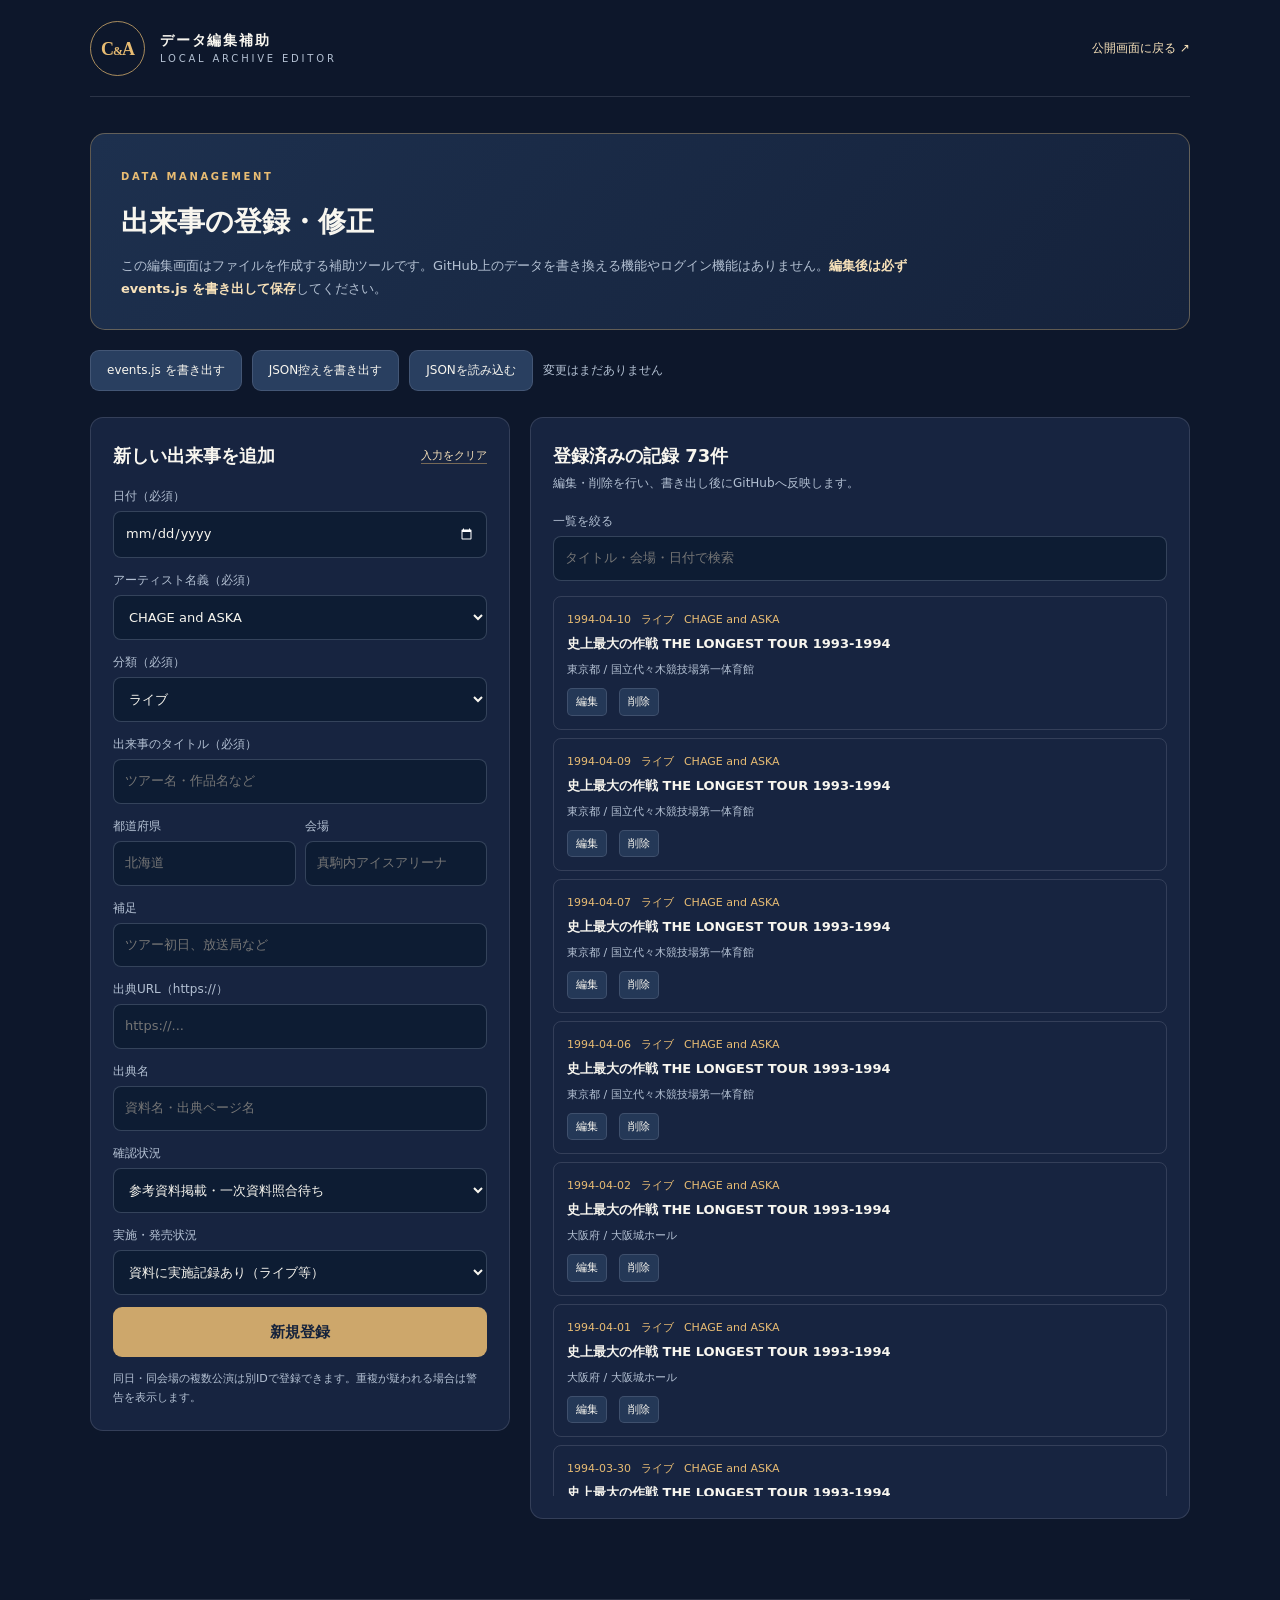
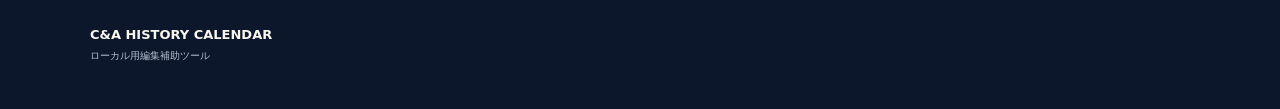
==== admin.html @ 373bcfbb "Add files via upload" ====
<!doctype html>
<html lang="ja">
<head><meta charset="utf-8"><meta name="viewport" content="width=device-width, initial-scale=1"><title>データ編集補助｜今日はC&Aの何の日？</title><link rel="stylesheet" href="styles.css"><link rel="stylesheet" href="admin.css"><script defer src="data/events.js"></script><script defer src="admin.js"></script></head>
<body><div class="shell"><header class="site-header"><a class="identity" href="index.html"><span class="mark">C<span>&</span>A</span><span class="identity-name">データ編集補助 <small>LOCAL ARCHIVE EDITOR</small></span></a><a class="back" href="index.html">公開画面に戻る ↗</a></header>
<main class="admin-main">
<div class="admin-banner"><span class="kicker">DATA MANAGEMENT</span><h1>出来事の登録・修正</h1><p>この編集画面はファイルを作成する補助ツールです。GitHub上のデータを書き換える機能やログイン機能はありません。<strong>編集後は必ず events.js を書き出して保存</strong>してください。</p></div>
<div class="admin-actions"><button class="btn" id="download-js" type="button">events.js を書き出す</button><button class="btn" id="download-json" type="button">JSON控えを書き出す</button><label class="btn file-import">JSONを読み込む <input id="import-json" type="file" accept="application/json,.json" hidden></label><span id="save-hint" role="status">変更はまだありません</span></div>
<div class="admin-grid"><section class="admin-form-card"><div class="form-head"><h2 id="form-title">新しい出来事を追加</h2><button class="text-button" id="new-form" type="button">入力をクリア</button></div><form id="event-form">
<label>日付（必須）<input type="date" id="f-date" required></label>
<label>アーティスト名義（必須）<select id="f-artist" required><option>CHAGE and ASKA</option><option>Chage</option><option>ASKA</option><option>MULTI MAX</option></select></label>
<label>分類（必須）<select id="f-category" required><option value="live">ライブ</option><option value="release">作品発売</option><option value="media">テレビ・ラジオ</option><option value="milestone">記録・記念日</option><option value="other">その他</option></select></label>
<label>出来事のタイトル（必須）<input id="f-title" placeholder="ツアー名・作品名など" required></label>
<div class="field-pair"><label>都道府県<input id="f-prefecture" placeholder="北海道"></label><label>会場<input id="f-venue" placeholder="真駒内アイスアリーナ"></label></div>
<label>補足<input id="f-note" placeholder="ツアー初日、放送局など"></label>
<label>出典URL（https://）<input id="f-source" type="url" placeholder="https://..." required></label>
<label>出典名<input id="f-source-label" placeholder="資料名・出典ページ名" required></label>
<label>確認状況<select id="f-verification"><option value="secondary">参考資料掲載・一次資料照合待ち</option><option value="primary">一次資料確認済</option></select></label>
<label>実施・発売状況<select id="f-status"><option value="recorded">資料に実施記録あり（ライブ等）</option><option value="released">発売済</option><option value="scheduled">予定（未実施）</option><option value="postponed">延期</option><option value="cancelled">中止</option></select></label>
<button type="submit" class="btn btn-submit" id="save-event">新規登録</button><p class="form-help">同日・同会場の複数公演は別IDで登録できます。重複が疑われる場合は警告を表示します。</p></form></section>
<section class="admin-records"><div class="records-title"><div><h2>登録済みの記録 <span id="admin-total"></span></h2><p>編集・削除を行い、書き出し後にGitHubへ反映します。</p></div></div><label class="admin-search">一覧を絞る<input type="search" id="admin-search" placeholder="タイトル・会場・日付で検索"></label><div class="admin-list" id="admin-list"></div></section></div>
</main><footer class="footer"><div class="footer-title">C&A HISTORY CALENDAR<span>ローカル用編集補助ツール</span></div></footer></div></body></html>
---- styles.css ----
:root{--bg:#0d172b;--panel:#172440;--panel-soft:#1a2947;--paper:#202f4b;--ink:#f8f6ef;--muted:#b3c0d2;--gold:#e8bc73;--gold-light:#f8e2ba;--border:rgba(222,227,238,.14);--radius:15px;color-scheme:dark}
*{box-sizing:border-box}html{scroll-behavior:smooth}body{margin:0;background:var(--bg);color:var(--ink);font:15px/1.75 -apple-system,BlinkMacSystemFont,"Hiragino Kaku Gothic ProN","Yu Gothic",Meiryo,system-ui,sans-serif}button,input,select{font:inherit}button{cursor:pointer}button:disabled{opacity:.45;cursor:not-allowed}button:focus-visible,input:focus-visible,select:focus-visible,a:focus-visible{outline:3px solid var(--gold);outline-offset:3px}a{color:var(--gold-light)}.ambient{pointer-events:none;position:fixed;inset:0;z-index:-1;background:radial-gradient(ellipse 70% 35% at 95% 3%,rgba(58,83,125,.16),transparent),radial-gradient(ellipse 55% 25% at 0 55%,rgba(107,72,39,.1),transparent)}.shell{width:min(1100px,calc(100% - 44px));margin:auto}.site-header{height:97px;display:flex;align-items:center;justify-content:space-between;gap:20px;border-bottom:1px solid var(--border)}.identity{display:flex;align-items:center;gap:15px;text-decoration:none;color:var(--ink)}.mark{width:55px;height:55px;border:1px solid rgba(232,188,115,.7);border-radius:50%;font:700 18px/55px Georgia,serif;text-align:center;letter-spacing:-1px;color:var(--gold)}.mark span{font-size:12px}.identity-name{font-weight:700;letter-spacing:.13em;font-size:14px;line-height:1.5}.identity-name small{display:block;color:var(--muted);font-size:10px;font-weight:500;letter-spacing:.28em}.topnav{display:flex;gap:25px;flex-wrap:wrap}.topnav a{font-size:12px;color:var(--muted);text-decoration:none}.topnav a:hover,.footer a:hover,.text-button:hover{color:var(--gold)}.hero{padding:57px 0 66px;display:grid;grid-template-columns:1fr .76fr;gap:55px;align-items:stretch}.hero-main{padding:30px 0}.eyebrow,.kicker{font-size:10px;letter-spacing:.26em;font-weight:700;color:var(--gold)}.eyebrow-line{width:30px;height:1px;background:var(--gold);display:inline-block;vertical-align:middle;margin-right:12px}.hero h1{font-size:clamp(37px,5vw,61px);line-height:1.36;letter-spacing:.055em;margin:25px 0 15px;font-weight:780}.accent{font-family:Georgia,"Times New Roman",serif;color:var(--gold);letter-spacing:.02em}.lead{font-size:17px;line-height:2;color:#d7dfea;margin:0}.hero-pills{display:flex;gap:7px;flex-wrap:wrap;margin-top:31px}.hero-pills span{border:1px solid rgba(232,188,115,.27);border-radius:30px;padding:4px 11px;color:#ddd7c6;font-size:10px;letter-spacing:.03em}.hero-date{border:1px solid rgba(232,188,115,.34);border-radius:var(--radius);background:linear-gradient(140deg,#1e304e,#15223d 70%);padding:24px 29px 20px;position:relative;overflow:hidden;display:flex;flex-direction:column;min-height:355px}.hero-date:after{content:"";position:absolute;width:320px;height:320px;border:1px solid rgba(232,188,115,.08);border-radius:50%;right:-170px;top:-65px;box-shadow:0 0 0 60px rgba(232,188,115,.018)}.date-head{display:flex;align-items:center;justify-content:space-between;gap:8px;color:var(--gold);font-size:12px;letter-spacing:.23em}.date-head-end{font-size:9px;letter-spacing:.12em;color:var(--muted)}.hero-date strong{font-family:Georgia,"Times New Roman",serif;font-size:clamp(115px,17vw,180px);font-weight:400;line-height:1.18;letter-spacing:-.06em;color:#faf1dd;text-align:center;margin:auto}.hero-date>span:not(.date-head-end){text-align:center;font-weight:700;font-size:22px;letter-spacing:.11em}.date-foot{margin-top:auto;display:flex;justify-content:space-between;gap:8px;border-top:1px solid var(--border);padding-top:13px;font-size:11px;color:var(--muted)}section:not(.hero){scroll-margin-top:25px}.section-head{display:flex;align-items:end;justify-content:space-between;gap:20px;margin-bottom:22px}.section-head h2{font-size:25px;margin:7px 0 0;letter-spacing:.03em}.section-head p{color:var(--muted);font-size:12px;margin:6px 0 0}.btn,.icon-btn{color:var(--ink);background:var(--panel);border:1px solid var(--border);border-radius:9px;padding:9px 16px}.btn-ghost:hover,.icon-btn:hover{border-color:var(--gold);background:var(--panel-soft)}.btn-ghost{font-size:12px}.calendar-grid{display:grid;grid-template-columns:.85fr 1.15fr;gap:17px}.calendar-card,.day-panel,.filters,.result-card,.disclaimer{background:linear-gradient(145deg,#182740,#132138);border:1px solid var(--border);border-radius:var(--radius)}.calendar-card{padding:23px 26px 18px}.month-nav{display:flex;align-items:center;justify-content:space-between;gap:10px;margin-bottom:28px}.month-nav>div{text-align:center}.month-nav strong{display:block;font-size:21px}.month-caption{display:block;font-size:11px;color:var(--muted)}.icon-btn{padding:0;width:36px;height:36px;font-size:24px;display:grid;place-items:center;line-height:1}.weekday-head,.days-grid{display:grid;grid-template-columns:repeat(7,1fr);gap:5px;text-align:center}.weekday-head{font-size:11px;color:var(--muted);margin-bottom:8px}.weekday-head span:first-child{color:#eda99f}.weekday-head span:last-child{color:#a6b9ea}.days-grid{min-height:238px}.day-btn{border:1px solid transparent;aspect-ratio:1.1;display:grid;place-items:center;position:relative;border-radius:9px;color:#e0e8f1;background:none;min-height:34px}.day-btn:hover{background:#304361}.day-btn.is-selected{border-color:var(--gold);background:rgba(232,188,115,.17);color:var(--gold-light);font-weight:800}.day-btn.is-today:not(.is-selected){box-shadow:inset 0 0 0 1px #617a9d}.day-btn.has-events:after{content:"";position:absolute;bottom:3px;width:4px;height:4px;border-radius:50%;background:var(--gold)}.day-empty{visibility:hidden}.calendar-legend{margin:20px 0 0;font-size:10px;color:var(--muted)}.dot,.ring{display:inline-block;margin-right:5px;vertical-align:middle}.dot{width:6px;height:6px;border-radius:50%;background:var(--gold)}.ring{width:9px;height:9px;border:1px solid var(--gold);border-radius:3px;margin-left:13px}.day-panel{padding:24px 29px;min-height:410px;display:flex;flex-direction:column}.day-panel-top{display:flex;justify-content:space-between;align-items:center}.stepper{display:flex;gap:5px}.day-panel h3{font-size:28px;margin:7px 0 0}.summary-line{font-size:12px;color:var(--muted);margin:0 0 18px}.day-events{display:grid;gap:10px;max-height:345px;overflow:auto;padding-right:5px}.event-preview{border-bottom:1px solid var(--border);padding:9px 0 13px}.preview-top{font-size:11px;color:var(--gold);display:flex;gap:9px;align-items:center}.event-preview strong{display:block;margin:5px 0 0;font-size:14px;line-height:1.5}.event-preview p{font-size:12px;color:var(--muted);margin:2px 0}.empty-state{border:1px dashed rgba(222,227,238,.2);border-radius:10px;padding:23px;color:var(--muted);font-size:13px}.empty-state strong{color:var(--ink);display:block;font-size:14px;margin-bottom:6px}.day-actions{margin-top:auto;padding-top:15px;display:flex;justify-content:space-between;flex-wrap:wrap;gap:12px}.text-button{border:0;background:transparent;padding:2px 0;color:var(--gold-light);font-size:11px;text-decoration:underline;text-decoration-color:rgba(232,188,115,.45);text-underline-offset:4px}.browse-section{padding:95px 0 0}.record-total{border:1px solid var(--border);padding:5px 12px;border-radius:30px;font-size:11px;color:var(--gold)}.filters{padding:19px;display:grid;grid-template-columns:minmax(230px,2.3fr) repeat(3,minmax(115px,1fr));gap:12px;align-items:end}.filters label{min-width:0;display:grid;gap:5px}.filters label span:not(.sr-only){font-size:11px;color:var(--muted)}.filters select,.filters input{min-width:0;width:100%;height:42px;background:#0e1c33;border:1px solid rgba(211,225,247,.2);border-radius:8px;color:var(--ink);padding:0 12px;outline-offset:1px}.filters input::placeholder{color:#9daec4}.search-wrap{position:relative}.search-wrap svg{position:absolute;left:14px;bottom:12px;width:17px;height:17px;fill:none;stroke:var(--muted);stroke-width:1.7;pointer-events:none}.filters .search-wrap input{padding-left:40px}.results-toolbar{display:flex;justify-content:space-between;align-items:center;padding:22px 2px 13px;gap:15px;font-size:12px;color:var(--muted)}.results{display:grid;gap:10px}.result-card{padding:20px 24px;display:grid;grid-template-columns:95px 1fr;gap:20px}.result-card:hover{border-color:rgba(232,188,115,.37)}.result-date{border-right:1px solid var(--border);padding-right:15px}.result-date .y{font-size:13px;color:var(--gold);display:block;font-weight:700}.result-date .md{font-family:Georgia,serif;color:var(--ink);font-size:24px;display:block;line-height:1.5}.result-date .week{color:var(--muted);font-size:10px}.result-meta{display:flex;flex-wrap:wrap;gap:7px;align-items:center;margin-bottom:5px}.tag{background:rgba(232,188,115,.12);border:1px solid rgba(232,188,115,.2);color:#e8cb99;border-radius:30px;padding:1px 9px;font-size:10px}.tag.secondary{color:#becce2;border-color:rgba(202,213,234,.2);background:rgba(158,177,203,.07)}.result-card h3{font-size:16px;line-height:1.45;margin:3px 0}.result-card p{color:var(--muted);font-size:12px;margin:4px 0}.result-card details{margin-top:9px;color:var(--muted);font-size:12px}.result-card summary{cursor:pointer;width:fit-content;color:var(--gold-light)}.source-links{margin:8px 0 0;display:flex;flex-wrap:wrap;gap:9px}.source-links a{font-size:12px}.result-card small{font-size:11px;color:var(--muted)}.load-more-wrap{text-align:center;margin-top:20px}.about-section{padding:110px 0 75px}.about-grid{display:grid;grid-template-columns:1.5fr .8fr;gap:35px}.about-grid h3{font-size:19px;margin-top:0}.about-grid p{font-size:13px;line-height:2.1;color:var(--muted)}.about-grid p strong{color:var(--ink)}.about-side{display:grid;grid-template-columns:repeat(3,1fr);gap:9px}.stat{padding:14px 6px;border-top:2px solid rgba(232,188,115,.55);text-align:center}.stat strong{font:400 34px Georgia,serif;color:var(--gold-light);display:block}.stat span{font-size:10px;color:var(--muted)}.disclaimer{padding:23px 26px;margin-top:27px}.disclaimer strong{font-size:13px;color:var(--gold-light)}.disclaimer p{margin:7px 0 0;font-size:11px;line-height:2;color:var(--muted)}.footer{border-top:1px solid var(--border);padding:24px 0 45px;display:flex;justify-content:space-between;gap:20px;align-items:start}.footer-title{font-size:13px;font-weight:700}.footer-title span{display:block;font-size:10px;color:var(--muted);font-weight:400}.footer-links{display:flex;flex-wrap:wrap;gap:17px}.footer-links a{font-size:11px;color:var(--muted);text-decoration:none}.sr-only{position:absolute;overflow:hidden;clip:rect(0,0,0,0);height:1px;width:1px;white-space:nowrap}.no-matches{text-align:center;padding:40px 12px;color:var(--muted);border:1px dashed var(--border);border-radius:12px;font-size:13px}
@media(max-width:900px){.hero{gap:25px}.filters{grid-template-columns:1fr 1fr}.search-wrap{grid-column:1/-1}.about-grid{grid-template-columns:1fr}.about-side{max-width:500px}.topnav{gap:12px}}
@media(max-width:700px){.shell{width:calc(100% - 30px)}.site-header{height:75px}.topnav{display:none}.hero{grid-template-columns:1fr;gap:9px;padding:28px 0 45px}.hero-main{padding:16px 0}.hero h1{margin:15px 0;font-size:42px}.lead{font-size:14px}.hero-date{min-height:245px;padding:18px 20px}.hero-date strong{font-size:115px}.hero-date>span:not(.date-head-end){font-size:16px}.hero-pills{margin-top:18px}.calendar-grid{grid-template-columns:1fr}.calendar-card,.day-panel{padding:20px}.browse-section{padding-top:65px}.about-section{padding:70px 0 45px}.result-card{grid-template-columns:63px 1fr;gap:14px;padding:15px}.result-date{padding-right:8px}.result-date .md{font-size:20px}.result-card h3{font-size:14px}.footer{display:block}.footer-links{margin-top:16px}.section-head h2{font-size:22px}.about-side{grid-template-columns:repeat(3,1fr)}}
@media(max-width:440px){.filters{grid-template-columns:1fr 1fr}.filters label:not(.search-wrap):first-of-type{grid-column:1/-1}.day-actions{gap:4px}.hero h1{font-size:38px}.identity-name{font-size:12px}.date-head-end{display:none}.about-side{grid-template-columns:repeat(3,1fr)}.stat strong{font-size:26px}.stat span{font-size:9px}}
@media(prefers-reduced-motion:reduce){html{scroll-behavior:auto}}
---- admin.css ----
.admin-main{padding:36px 0 80px}.back{font-size:12px;color:var(--gold-light);text-decoration:none}.admin-banner{padding:28px 30px;background:linear-gradient(130deg,#1d304e,#15223b);border:1px solid rgba(232,188,115,.35);border-radius:15px}.admin-banner h1{font-size:28px;margin:9px 0}.admin-banner p{font-size:13px;color:var(--muted);max-width:820px;margin:0}.admin-banner strong{color:var(--gold-light)}.admin-actions{display:flex;align-items:center;flex-wrap:wrap;gap:10px;margin:20px 0 26px}.admin-actions .btn{background:#293f60;color:var(--ink);font-size:12px}.file-import{display:inline-flex;cursor:pointer}.admin-actions .btn:hover{border-color:var(--gold)}#save-hint{font-size:12px;color:var(--muted)}.admin-grid{display:grid;grid-template-columns:420px 1fr;gap:20px;align-items:start}.admin-form-card,.admin-records{padding:22px;background:var(--panel);border:1px solid var(--border);border-radius:13px}.form-head,.records-title{display:flex;justify-content:space-between;align-items:center;gap:15px;margin-bottom:15px}.admin-grid h2{font-size:18px;margin:0}.admin-records p{font-size:12px;color:var(--muted);margin:2px 0}#event-form{display:grid;gap:12px}#event-form label,.admin-search{font-size:12px;color:var(--muted);display:grid;gap:4px}#event-form input,#event-form select,.admin-search input{border:1px solid rgba(211,225,247,.2);border-radius:8px;background:#0d1c33;color:var(--ink);width:100%;min-width:0;padding:10px 11px;font-size:13px}#event-form select{height:45px}.field-pair{display:grid;grid-template-columns:1fr 1fr;gap:9px}.btn-submit{background:#cda76b;color:#15223b;border:0;font-weight:750;padding:12px}.btn-submit:hover{background:#e9c889}.form-help{font-size:11px;color:var(--muted);margin:0}.admin-search{margin-bottom:15px}.admin-list{max-height:900px;overflow-y:auto;display:grid;gap:8px}.admin-entry{border:1px solid var(--border);border-radius:8px;padding:13px}.admin-entry strong{display:block;font-size:13px;margin:4px 0}.admin-entry p{font-size:11px;margin:0}.admin-entry-head{font-size:11px;color:var(--gold);display:flex;gap:10px}.admin-entry-actions{display:flex;gap:12px;margin-top:9px}.admin-entry-actions button{font-size:11px;padding:3px 8px;background:#243857;border:1px solid var(--border);border-radius:5px;color:var(--ink)}.admin-entry-actions button:hover{border-color:var(--gold)}@media(max-width:860px){.admin-grid{grid-template-columns:1fr}.admin-list{max-height:none}}@media(max-width:480px){.admin-banner{padding:20px}.admin-banner h1{font-size:23px}.field-pair{grid-template-columns:1fr}}
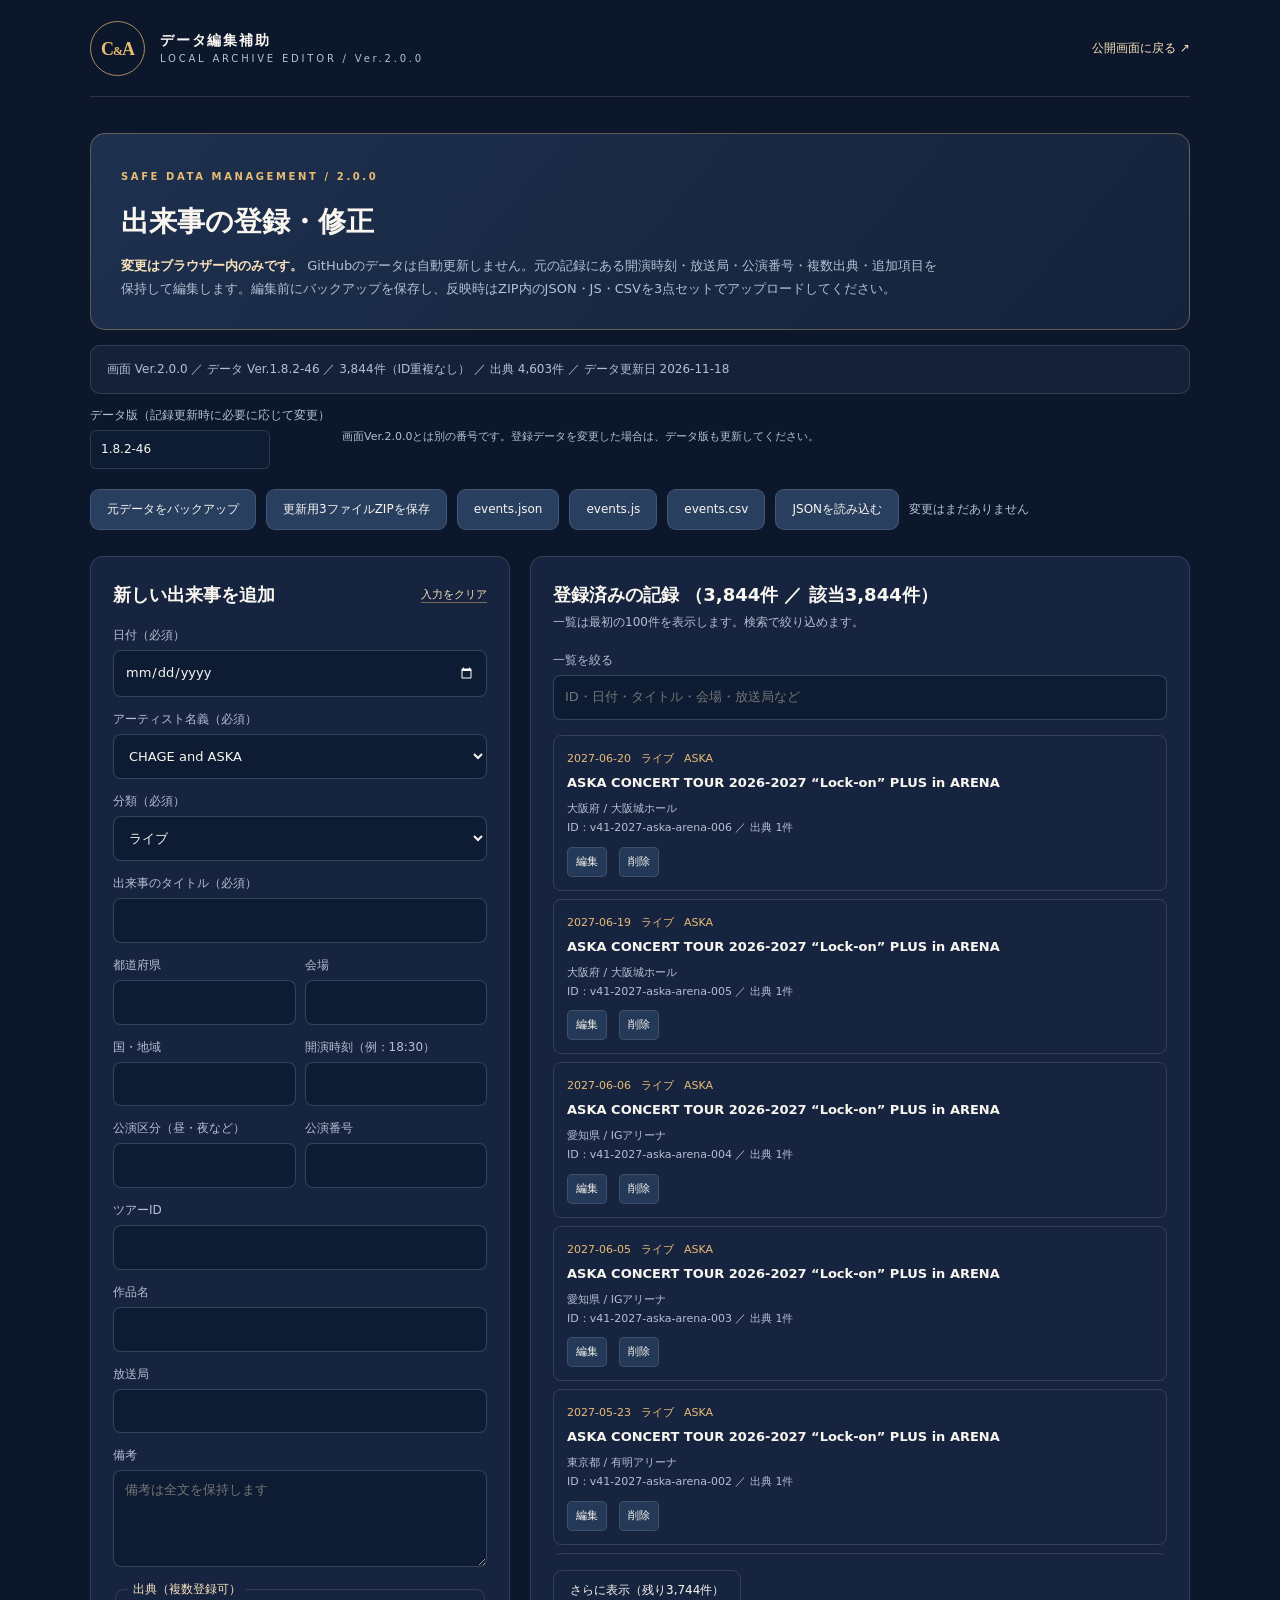
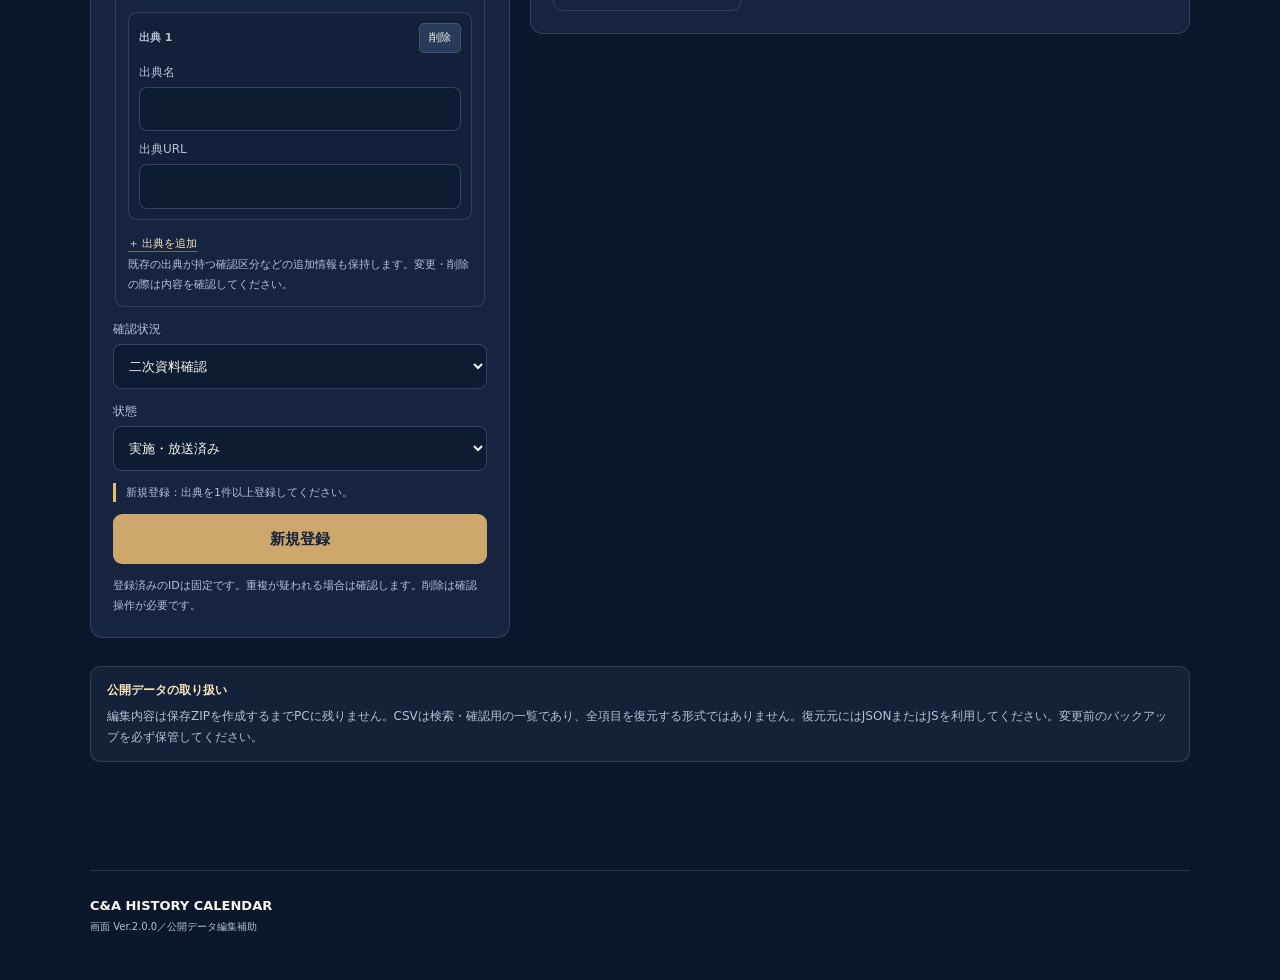
==== commit e91fe8b3: "Add files via upload" ====
--- a/admin.html
+++ b/admin.html
@@ -1,21 +1,54 @@
 <!doctype html>
 <html lang="ja">
-<head><meta charset="utf-8"><meta name="viewport" content="width=device-width, initial-scale=1"><title>データ編集補助｜今日はC&Aの何の日？</title><link rel="stylesheet" href="styles.css"><link rel="stylesheet" href="admin.css"><script defer src="data/events.js"></script><script defer src="admin.js"></script></head>
-<body><div class="shell"><header class="site-header"><a class="identity" href="index.html"><span class="mark">C<span>&</span>A</span><span class="identity-name">データ編集補助 <small>LOCAL ARCHIVE EDITOR</small></span></a><a class="back" href="index.html">公開画面に戻る ↗</a></header>
+<head>
+<meta charset="utf-8">
+<meta name="viewport" content="width=device-width,initial-scale=1">
+<meta name="theme-color" content="#101d38">
+<meta name="robots" content="noindex,nofollow">
+<title>データ編集補助｜今日はC&Aの何の日？｜Ver.2.0.0</title>
+<link rel="stylesheet" href="styles.css">
+<link rel="stylesheet" href="admin.css">
+<link rel="stylesheet" href="admin-v200.css">
+<script defer src="data/events.js"></script>
+<script defer src="admin.js"></script>
+</head>
+<body>
+<div class="shell"><header class="site-header"><a class="identity" href="index.html"><span class="mark">C<span>&</span>A</span><span class="identity-name">データ編集補助 <small>LOCAL ARCHIVE EDITOR / Ver.2.0.0</small></span></a><a class="back" href="index.html">公開画面に戻る ↗</a></header>
 <main class="admin-main">
-<div class="admin-banner"><span class="kicker">DATA MANAGEMENT</span><h1>出来事の登録・修正</h1><p>この編集画面はファイルを作成する補助ツールです。GitHub上のデータを書き換える機能やログイン機能はありません。<strong>編集後は必ず events.js を書き出して保存</strong>してください。</p></div>
-<div class="admin-actions"><button class="btn" id="download-js" type="button">events.js を書き出す</button><button class="btn" id="download-json" type="button">JSON控えを書き出す</button><label class="btn file-import">JSONを読み込む <input id="import-json" type="file" accept="application/json,.json" hidden></label><span id="save-hint" role="status">変更はまだありません</span></div>
-<div class="admin-grid"><section class="admin-form-card"><div class="form-head"><h2 id="form-title">新しい出来事を追加</h2><button class="text-button" id="new-form" type="button">入力をクリア</button></div><form id="event-form">
+<section class="admin-banner"><span class="kicker">SAFE DATA MANAGEMENT / 2.0.0</span><h1>出来事の登録・修正</h1><p><strong>変更はブラウザー内のみです。</strong> GitHubのデータは自動更新しません。元の記録にある開演時刻・放送局・公演番号・複数出典・追加項目を保持して編集します。編集前にバックアップを保存し、反映時はZIP内のJSON・JS・CSVを3点セットでアップロードしてください。</p></section>
+<div class="admin-status" id="admin-data-status" role="status">登録データ確認中…</div>
+<div class="admin-meta"><label>データ版（記録更新時に必要に応じて変更）<input id="data-version" type="text" placeholder="例：2.0.1"></label><small>画面Ver.2.0.0とは別の番号です。登録データを変更した場合は、データ版も更新してください。</small></div>
+<div class="admin-actions">
+<button class="btn" id="backup-original" type="button">元データをバックアップ</button>
+<button class="btn" id="download-bundle" type="button">更新用3ファイルZIPを保存</button>
+<button class="btn" id="download-json" type="button">events.json</button>
+<button class="btn" id="download-js" type="button">events.js</button>
+<button class="btn" id="download-csv" type="button">events.csv</button>
+<label class="btn file-import">JSONを読み込む<input id="import-json" type="file" accept=".json,application/json" hidden></label>
+<span id="save-hint" role="status" aria-live="polite">変更はまだありません</span>
+</div>
+<div class="admin-grid">
+<section class="admin-form-card"><div class="form-head"><h2 id="form-title">新しい出来事を追加</h2><button class="text-button" id="new-form" type="button">入力をクリア</button></div>
+<form id="event-form">
 <label>日付（必須）<input type="date" id="f-date" required></label>
 <label>アーティスト名義（必須）<select id="f-artist" required><option>CHAGE and ASKA</option><option>Chage</option><option>ASKA</option><option>MULTI MAX</option></select></label>
-<label>分類（必須）<select id="f-category" required><option value="live">ライブ</option><option value="release">作品発売</option><option value="media">テレビ・ラジオ</option><option value="milestone">記録・記念日</option><option value="other">その他</option></select></label>
-<label>出来事のタイトル（必須）<input id="f-title" placeholder="ツアー名・作品名など" required></label>
-<div class="field-pair"><label>都道府県<input id="f-prefecture" placeholder="北海道"></label><label>会場<input id="f-venue" placeholder="真駒内アイスアリーナ"></label></div>
-<label>補足<input id="f-note" placeholder="ツアー初日、放送局など"></label>
-<label>出典URL（https://）<input id="f-source" type="url" placeholder="https://..." required></label>
-<label>出典名<input id="f-source-label" placeholder="資料名・出典ページ名" required></label>
-<label>確認状況<select id="f-verification"><option value="secondary">参考資料掲載・一次資料照合待ち</option><option value="primary">一次資料確認済</option></select></label>
-<label>実施・発売状況<select id="f-status"><option value="recorded">資料に実施記録あり（ライブ等）</option><option value="released">発売済</option><option value="scheduled">予定（未実施）</option><option value="postponed">延期</option><option value="cancelled">中止</option></select></label>
-<button type="submit" class="btn btn-submit" id="save-event">新規登録</button><p class="form-help">同日・同会場の複数公演は別IDで登録できます。重複が疑われる場合は警告を表示します。</p></form></section>
-<section class="admin-records"><div class="records-title"><div><h2>登録済みの記録 <span id="admin-total"></span></h2><p>編集・削除を行い、書き出し後にGitHubへ反映します。</p></div></div><label class="admin-search">一覧を絞る<input type="search" id="admin-search" placeholder="タイトル・会場・日付で検索"></label><div class="admin-list" id="admin-list"></div></section></div>
-</main><footer class="footer"><div class="footer-title">C&A HISTORY CALENDAR<span>ローカル用編集補助ツール</span></div></footer></div></body></html>
+<label>分類（必須）<select id="f-category" required><option value="live">ライブ</option><option value="release">作品発売</option><option value="media">テレビ・ラジオ</option><option value="milestone">記録・記念日</option><option value="amateur">デビュー前・アマチュア活動</option><option value="other">その他</option></select></label>
+<label>出来事のタイトル（必須）<input id="f-title" required></label>
+<div class="field-pair"><label>都道府県<input id="f-prefecture"></label><label>会場<input id="f-venue"></label></div>
+<div class="field-pair"><label>国・地域<input id="f-country"></label><label>開演時刻（例：18:30）<input id="f-start-time"></label></div>
+<div class="field-pair"><label>公演区分（昼・夜など）<input id="f-session"></label><label>公演番号<input id="f-performance-no" type="number" min="1" step="1"></label></div>
+<label>ツアーID<input id="f-tour-id"></label>
+<label>作品名<input id="f-release-title"></label>
+<label>放送局<input id="f-station"></label>
+<label>備考<textarea id="f-note" rows="5" placeholder="備考は全文を保持します"></textarea></label>
+<fieldset class="admin-sources"><legend>出典（複数登録可）</legend><div id="source-rows"></div><button type="button" class="text-button" id="add-source">＋ 出典を追加</button><p class="form-help">既存の出典が持つ確認区分などの追加情報も保持します。変更・削除の際は内容を確認してください。</p></fieldset>
+<label>確認状況<select id="f-verification"><option value="secondary">二次資料確認</option><option value="primary">一次資料確認</option><option value="unknown">未設定・未確認</option></select></label>
+<label>状態<select id="f-status"><option value="recorded">実施・放送済み</option><option value="released">発売済み</option><option value="scheduled">開催予定</option><option value="postponed">延期</option><option value="cancelled">中止（cancelled）</option><option value="canceled">中止（旧表記canceled）</option><option value="unknown">未設定</option></select></label>
+<p id="preservation-note" class="form-help"></p>
+<button type="submit" class="btn btn-submit" id="save-event">新規登録</button><p class="form-help">登録済みのIDは固定です。重複が疑われる場合は確認します。削除は確認操作が必要です。</p>
+</form></section>
+<section class="admin-records"><div class="records-title"><div><h2>登録済みの記録 <span id="admin-total"></span></h2><p>一覧は最初の100件を表示します。検索で絞り込めます。</p></div></div><label class="admin-search">一覧を絞る<input type="search" id="admin-search" placeholder="ID・日付・タイトル・会場・放送局など"></label><div class="admin-list" id="admin-list"></div><button type="button" id="admin-more" class="btn btn-ghost">さらに表示する</button></section>
+</div>
+<div class="admin-caution"><strong>公開データの取り扱い</strong><p>編集内容は保存ZIPを作成するまでPCに残りません。CSVは検索・確認用の一覧であり、全項目を復元する形式ではありません。復元元にはJSONまたはJSを利用してください。変更前のバックアップを必ず保管してください。</p></div>
+</main><footer class="footer"><div class="footer-title">C&A HISTORY CALENDAR <span>画面 Ver.2.0.0／公開データ編集補助</span></div></footer></div>
+</body></html>
--- a/styles.css
+++ b/styles.css
@@ -4,3 +4,21 @@
 @media(max-width:700px){.shell{width:calc(100% - 30px)}.site-header{height:75px}.topnav{display:none}.hero{grid-template-columns:1fr;gap:9px;padding:28px 0 45px}.hero-main{padding:16px 0}.hero h1{margin:15px 0;font-size:42px}.lead{font-size:14px}.hero-date{min-height:245px;padding:18px 20px}.hero-date strong{font-size:115px}.hero-date>span:not(.date-head-end){font-size:16px}.hero-pills{margin-top:18px}.calendar-grid{grid-template-columns:1fr}.calendar-card,.day-panel{padding:20px}.browse-section{padding-top:65px}.about-section{padding:70px 0 45px}.result-card{grid-template-columns:63px 1fr;gap:14px;padding:15px}.result-date{padding-right:8px}.result-date .md{font-size:20px}.result-card h3{font-size:14px}.footer{display:block}.footer-links{margin-top:16px}.section-head h2{font-size:22px}.about-side{grid-template-columns:repeat(3,1fr)}}
 @media(max-width:440px){.filters{grid-template-columns:1fr 1fr}.filters label:not(.search-wrap):first-of-type{grid-column:1/-1}.day-actions{gap:4px}.hero h1{font-size:38px}.identity-name{font-size:12px}.date-head-end{display:none}.about-side{grid-template-columns:repeat(3,1fr)}.stat strong{font-size:26px}.stat span{font-size:9px}}
 @media(prefers-reduced-motion:reduce){html{scroll-behavior:auto}}
+/* CA UX Ver.1.8.2-38: only presentation changes */
+.filters{grid-template-columns:repeat(5,minmax(0,1fr));gap:12px}
+.filters .search-wrap{grid-column:span 2}
+.browse-help{margin:4px 3px 10px;padding:8px 13px;background:rgba(209,220,239,.045);border:1px solid var(--border);border-radius:10px;font-size:12px;color:var(--muted)}
+.browse-help summary{cursor:pointer;color:var(--gold-light);font-weight:650}
+.browse-help p{line-height:1.85;margin:8px 0}
+.result-actions{display:flex;align-items:center;gap:12px;flex-wrap:wrap}
+.record-note{white-space:pre-wrap;overflow-wrap:anywhere;margin:9px 0 6px!important;line-height:1.7}
+.record-actions{margin:9px 0 3px}
+.record-permalink{font-size:12px;color:var(--gold-light);text-decoration:underline;text-decoration-color:rgba(248,226,186,.3);text-underline-offset:3px}
+.record-permalink:hover,.record-permalink:focus-visible{text-decoration-color:currentColor}
+.result-card .status-tag{font-size:10px}
+.result-card .status-cancelled{color:#ffcfca;border-color:rgba(255,166,154,.45);background:rgba(228,93,82,.12)}
+.result-card .status-postponed{color:#ffe1aa;border-color:rgba(249,195,111,.4)}
+.result-card .status-scheduled{color:#c6e4ff;border-color:rgba(115,184,252,.4)}
+#export-results:disabled{opacity:.45;cursor:not-allowed}
+@media(max-width:980px){.filters{grid-template-columns:repeat(3,minmax(0,1fr))}.filters .search-wrap{grid-column:1/-1}}
+@media(max-width:580px){.filters{grid-template-columns:repeat(2,minmax(0,1fr))}.filters .search-wrap{grid-column:1/-1}.results-toolbar{align-items:flex-start;flex-direction:column}.result-actions{width:100%;justify-content:space-between}}
--- a/admin-v200.css
+++ b/admin-v200.css
@@ -0,0 +1,20 @@
+/* 今日はC&Aの何の日？ 管理画面 Ver.2.0.0 追加スタイル */
+.admin-status,.admin-caution{border:1px solid var(--border);background:rgba(23,38,63,.76);border-radius:10px;padding:13px 16px;margin-top:15px;font-size:12px;line-height:1.75;color:var(--muted)}
+.admin-caution{margin:28px 0}.admin-caution strong{color:var(--gold-light)}.admin-caution p{margin:5px 0 0}
+#event-form textarea,.source-item input{width:100%;border:1px solid rgba(211,225,247,.2);border-radius:8px;background:#0d1c33;color:var(--ink);padding:10px 11px;font-size:13px;font-family:inherit;min-width:0}
+#event-form textarea{resize:vertical;min-height:80px}
+.admin-sources{border:1px solid var(--border);border-radius:9px;padding:12px;min-width:0}
+.admin-sources legend{padding:0 5px;color:var(--gold-light);font-size:12px}
+#source-rows{display:grid;gap:9px;margin-bottom:9px}
+.source-item{padding:10px;border:1px solid rgba(211,225,247,.16);border-radius:9px;background:rgba(0,0,0,.09)}
+.source-item .source-heading{display:flex;align-items:center;justify-content:space-between;margin-bottom:9px;font-size:11px;color:var(--muted)}
+.source-item .source-fields{display:grid;gap:8px}
+.source-item label{display:grid;gap:5px}
+.source-item .source-remove{border:1px solid var(--border);border-radius:5px;color:var(--ink);background:#263c5a;padding:4px 9px;font-size:11px}
+#admin-more{margin-top:15px}#admin-more[hidden]{display:none}
+.admin-list{max-height:820px}#preservation-note{border-left:3px solid var(--gold);padding-left:10px}
+.admin-entry .admin-entry-head{flex-wrap:wrap}.admin-entry-actions button{min-height:30px}
+@media(max-width:860px){.admin-list{max-height:700px}}
+@media(max-width:420px){.admin-grid{gap:14px}.admin-form-card,.admin-records{padding:14px}.admin-actions .btn{font-size:11px;padding:9px}}
+
+.admin-meta{display:flex;align-items:center;flex-wrap:wrap;gap:12px;margin:11px 0 16px;color:var(--muted);font-size:12px}.admin-meta label{display:grid;gap:4px}.admin-meta input{border:1px solid var(--border);border-radius:6px;background:#0d1c33;color:var(--ink);padding:8px 10px;width:180px}.admin-meta small{font-size:11px}
